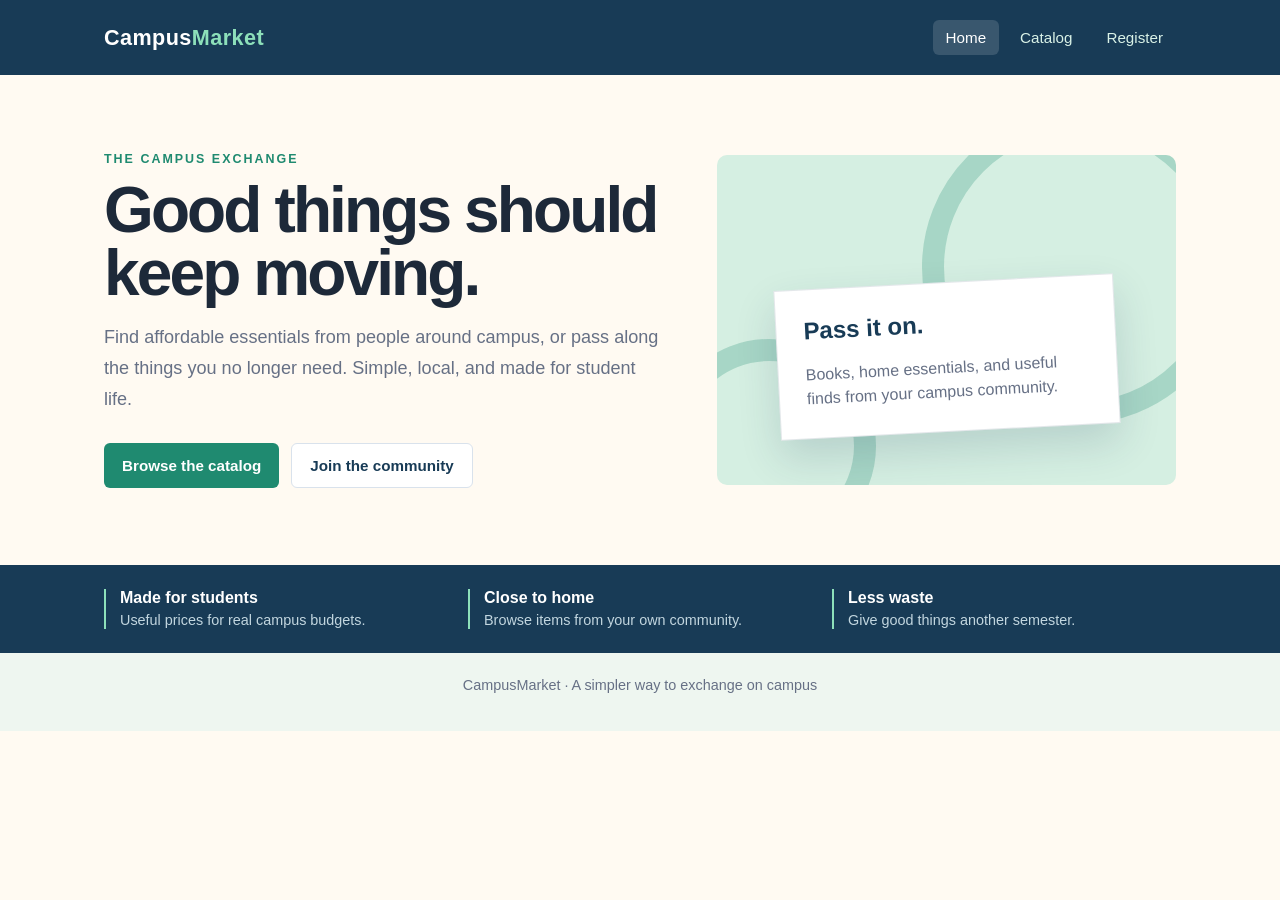
==== index.html @ a5192455 "Add files via upload" ====
<!DOCTYPE html>
<html lang="en">
<head>
<meta charset="UTF-8">
<meta name="viewport" content="width=device-width, initial-scale=1.0">
<title>CampusMarket | Better finds, closer to home</title>
<link rel="stylesheet" href="styles.css">
</head>
<body>
<header class="site-header">
<div class="header-inner"><a class="brand" href="index.html">Campus<span>Market</span></a>
<nav>
<a href="index.html" aria-current="page">Home</a>
<a href="catalog.html">Catalog</a>
<a href="register.html">Register</a>
</nav>
</div></header>
<main>
<section class="container hero">
<div><p class="eyebrow">The campus exchange</p><h1>Good things should keep moving.</h1><p class="lead">Find affordable essentials from people around campus, or pass along the things you no longer need. Simple, local, and made for student life.</p><div class="actions"><a class="button" href="catalog.html">Browse the catalog</a><a class="button secondary" href="register.html">Join the community</a></div></div>
<div class="hero-art"><div class="market-note"><strong>Pass it on.</strong><p>Books, home essentials, and useful finds from your campus community.</p></div></div>
</section>
<section class="trust-strip"><div class="trust-inner"><div><strong>Made for students</strong><span>Useful prices for real campus budgets.</span></div><div><strong>Close to home</strong><span>Browse items from your own community.</span></div><div><strong>Less waste</strong><span>Give good things another semester.</span></div></div></section>
</main>
<footer><p>CampusMarket · A simpler way to exchange on campus</p></footer>
</body>
</html>
---- styles.css ----
:root {
	--ink: #1d2939;
	--muted: #667085;
	--navy: #183b56;
	--teal: #1f8a70;
	--mint: #e8f4ee;
	--cream: #fffaf2;
	--line: #d9e2ec;
	--white: #ffffff;
	font-family: "Trebuchet MS", "Segoe UI", sans-serif;
}

* { box-sizing: border-box; }
body { margin: 0; color: var(--ink); background: var(--cream); }
a { color: inherit; }
.site-header { background: var(--navy); color: var(--white); }
.header-inner { max-width: 1120px; margin: auto; padding: 20px 24px; display: flex; align-items: center; justify-content: space-between; gap: 24px; }
.brand { text-decoration: none; font-size: 1.35rem; font-weight: 800; letter-spacing: .02em; }
.brand span { color: #8de0ba; }
nav { display: flex; gap: 8px; }
nav a { color: #d9f2e7; text-decoration: none; padding: 9px 13px; border-radius: 6px; font-size: .95rem; }
nav a:hover, nav a[aria-current="page"] { background: rgba(255,255,255,.14); color: var(--white); }
.container { max-width: 1120px; margin: auto; padding: 56px 24px; }
.eyebrow { color: var(--teal); font-size: .78rem; font-weight: 800; letter-spacing: .16em; text-transform: uppercase; }
h1, h2, h3, p { margin-top: 0; }
h1 { max-width: 700px; margin-bottom: 18px; font-size: clamp(2.4rem, 5vw, 4.7rem); line-height: .98; letter-spacing: -.045em; }
h2 { font-size: clamp(1.8rem, 3vw, 2.8rem); letter-spacing: -.03em; }
.lead { max-width: 590px; color: var(--muted); font-size: 1.13rem; line-height: 1.7; }
.hero { min-height: 490px; display: grid; grid-template-columns: minmax(0, 1.1fr) minmax(280px, .9fr); gap: 52px; align-items: center; }
.hero-art { min-height: 330px; padding: 28px; border-radius: 10px; background: #d5efe2; position: relative; overflow: hidden; }
.hero-art:before, .hero-art:after { content: ""; position: absolute; border-radius: 50%; border: 22px solid rgba(31,138,112,.25); }
.hero-art:before { width: 270px; height: 270px; right: -60px; top: -45px; }
.hero-art:after { width: 170px; height: 170px; left: -55px; bottom: -68px; }
.market-note { position: absolute; z-index: 1; left: 13%; bottom: 16%; width: 74%; padding: 27px; background: var(--white); border: 1px solid rgba(24,59,86,.12); box-shadow: 0 18px 42px rgba(24,59,86,.16); transform: rotate(-3deg); }
.market-note strong { display: block; color: var(--navy); font-size: 1.5rem; margin-bottom: 18px; }
.market-note p { color: var(--muted); line-height: 1.5; margin-bottom: 0; }
.actions { display: flex; gap: 12px; flex-wrap: wrap; margin-top: 28px; }
.button { display: inline-flex; align-items: center; justify-content: center; border: 0; border-radius: 6px; padding: 13px 18px; background: var(--teal); color: var(--white); text-decoration: none; font-weight: 800; cursor: pointer; font-size: .95rem; }
.button:hover { background: #176e5a; }
.button.secondary { background: var(--white); color: var(--navy); border: 1px solid var(--line); }
.button.secondary:hover { background: var(--mint); }
.trust-strip { background: var(--navy); color: var(--white); }
.trust-inner { max-width: 1120px; margin: auto; padding: 24px; display: grid; grid-template-columns: repeat(3, 1fr); gap: 20px; }
.trust-inner div { border-left: 2px solid #8de0ba; padding-left: 14px; }
.trust-inner strong { display: block; margin-bottom: 4px; }
.trust-inner span { color: #c2d6df; font-size: .9rem; }
.page-heading { margin-bottom: 30px; }
.toolbar { display: flex; align-items: center; gap: 12px; flex-wrap: wrap; margin-bottom: 24px; }
.search-wrap { flex: 1 1 250px; position: relative; }
input, select { width: 100%; border: 1px solid var(--line); border-radius: 5px; padding: 12px 13px; background: var(--white); color: var(--ink); font: inherit; }
input:focus { outline: 3px solid rgba(31,138,112,.2); border-color: var(--teal); }
.filters { display: flex; gap: 7px; }
.filter { border: 1px solid var(--line); border-radius: 5px; background: var(--white); color: var(--muted); padding: 11px 13px; cursor: pointer; }
.filter.active, .filter:hover { background: var(--navy); color: var(--white); border-color: var(--navy); }
.catalog-layout { display: grid; grid-template-columns: minmax(0, 1fr) 280px; gap: 26px; align-items: start; }
#list { display: grid; grid-template-columns: repeat(2, minmax(0, 1fr)); gap: 16px; }
.prod { padding: 21px; background: var(--white); border: 1px solid var(--line); border-radius: 7px; display: flex; flex-direction: column; min-height: 220px; }
.prod:hover { border-color: #94c9b4; box-shadow: 0 8px 22px rgba(24,59,86,.07); }
.prod-type { color: var(--teal); font-size: .75rem; font-weight: 800; text-transform: uppercase; letter-spacing: .12em; }
.prod h3 { margin: 10px 0 7px; font-size: 1.2rem; }
.prod p { color: var(--muted); line-height: 1.5; margin-bottom: 18px; }
.price { color: var(--navy) !important; font-size: 1.25rem; font-weight: 800; margin-bottom: 8px !important; }
.quantity { margin-top: auto; display: flex; align-items: center; gap: 10px; font-size: .9rem; font-weight: 700; }
.quantity input { width: 80px; padding: 8px; }
.cart { position: sticky; top: 20px; background: var(--navy); color: var(--white); border-radius: 7px; padding: 24px; }
.cart h2 { font-size: 1.4rem; margin-bottom: 8px; }
.cart p { color: #c2d6df; line-height: 1.5; }
.cart-total { display: flex; justify-content: space-between; border-top: 1px solid rgba(255,255,255,.2); padding-top: 18px; margin-top: 22px; font-size: 1.2rem; font-weight: 800; }
.checkout-button { width: 100%; margin-top: 20px; }
.empty { grid-column: 1 / -1; padding: 35px; text-align: center; color: var(--muted); background: var(--white); border: 1px dashed var(--line); }
.form-card { max-width: 600px; background: var(--white); border: 1px solid var(--line); border-radius: 7px; padding: 30px; }
.field { display: grid; gap: 7px; margin-bottom: 18px; font-weight: 700; }
.check { display: flex; align-items: center; gap: 8px; font-weight: 400; margin-bottom: 22px; }
.check input { width: auto; }
.message { margin: 16px 0 0; font-weight: 700; }
.message.success { color: var(--teal); }
.message.error { color: #b42318; }
footer { background: #eef6f0; color: var(--muted); padding: 24px; text-align: center; font-size: .9rem; }
@media (max-width: 760px) {
	.header-inner { align-items: flex-start; flex-direction: column; padding: 18px 20px; }
	nav { width: 100%; justify-content: space-between; }
	nav a { padding: 8px 5px; }
	.container { padding: 42px 20px; }
	.hero { grid-template-columns: 1fr; gap: 26px; min-height: auto; }
	.hero-art { min-height: 260px; }
	.trust-inner { grid-template-columns: 1fr; padding: 22px 20px; }
	.catalog-layout, #list { grid-template-columns: 1fr; }
	.cart { position: static; grid-row: 1; }
}
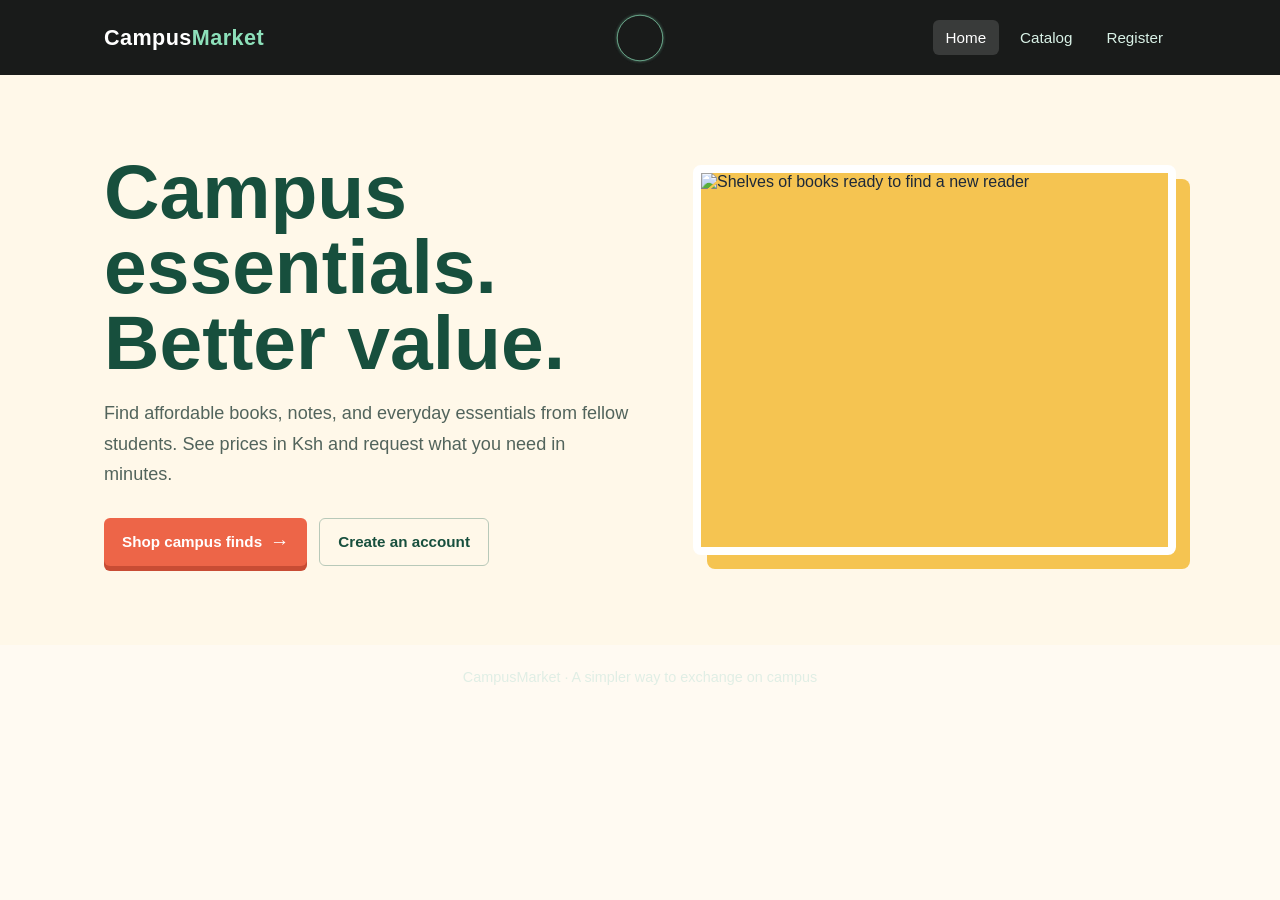
==== commit df44c1ea: "Add files via upload" ====
--- a/index.html
+++ b/index.html
@@ -3,7 +3,8 @@
 <head>
 <meta charset="UTF-8">
 <meta name="viewport" content="width=device-width, initial-scale=1.0">
-<title>CampusMarket | Better finds, closer to home</title>
+<title>CampusMarket | Affordable Student Essentials &amp; Books</title>
+<meta name="description" content="Shop books, notes, and everyday essentials from your campus community. See prices in Ksh, build your basket, and request the items you need.">
 <link rel="stylesheet" href="styles.css">
 </head>
 <body>
@@ -15,12 +16,11 @@
 <a href="register.html">Register</a>
 </nav>
 </div></header>
-<main>
-<section class="container hero">
-<div><p class="eyebrow">The campus exchange</p><h1>Good things should keep moving.</h1><p class="lead">Find affordable essentials from people around campus, or pass along the things you no longer need. Simple, local, and made for student life.</p><div class="actions"><a class="button" href="catalog.html">Browse the catalog</a><a class="button secondary" href="register.html">Join the community</a></div></div>
-<div class="hero-art"><div class="market-note"><strong>Pass it on.</strong><p>Books, home essentials, and useful finds from your campus community.</p></div></div>
+<main class="home-page">
+<section class="container home-hero">
+<div class="home-copy"><h1>Campus essentials. Better value.</h1><p class="lead">Find affordable books, notes, and everyday essentials from fellow students. See prices in Ksh and request what you need in minutes.</p><div class="actions"><a class="button" href="catalog.html">Shop campus finds <span aria-hidden="true">&rarr;</span></a><a class="button secondary" href="register.html">Create an account</a></div></div>
+<div class="home-visual"><img src="https://images.unsplash.com/photo-1524995997946-a1c2e315a42f?auto=format&fit=crop&w=1200&q=85" alt="Shelves of books ready to find a new reader"></div>
 </section>
-<section class="trust-strip"><div class="trust-inner"><div><strong>Made for students</strong><span>Useful prices for real campus budgets.</span></div><div><strong>Close to home</strong><span>Browse items from your own community.</span></div><div><strong>Less waste</strong><span>Give good things another semester.</span></div></div></section>
 </main>
 <footer><p>CampusMarket · A simpler way to exchange on campus</p></footer>
 </body>
--- a/styles.css
+++ b/styles.css
@@ -13,8 +13,10 @@
 * { box-sizing: border-box; }
 body { margin: 0; color: var(--ink); background: var(--cream); }
 a { color: inherit; }
-.site-header { background: var(--navy); color: var(--white); }
-.header-inner { max-width: 1120px; margin: auto; padding: 20px 24px; display: flex; align-items: center; justify-content: space-between; gap: 24px; }
+.site-header { position: relative; isolation: isolate; overflow: hidden; background: #191b1a; color: var(--white); }
+.site-header::before, .site-header::after { content: ""; position: absolute; z-index: -1; top: 50%; left: 50%; width: 180px; aspect-ratio: 1; border: 2px solid rgba(141,224,186,.8); border-radius: 50%; box-shadow: 0 0 14px rgba(141,224,186,.28); pointer-events: none; transform: translate(-50%, -50%) scale(.25); animation: header-ripple 5s ease-out infinite; }
+.site-header::after { animation-delay: 2.5s; }
+.header-inner { position: relative; max-width: 1120px; margin: auto; padding: 20px 24px; display: flex; align-items: center; justify-content: space-between; gap: 24px; }
 .brand { text-decoration: none; font-size: 1.35rem; font-weight: 800; letter-spacing: .02em; }
 .brand span { color: #8de0ba; }
 nav { display: flex; gap: 8px; }
@@ -49,13 +51,22 @@
 .search-wrap { flex: 1 1 250px; position: relative; }
 input, select { width: 100%; border: 1px solid var(--line); border-radius: 5px; padding: 12px 13px; background: var(--white); color: var(--ink); font: inherit; }
 input:focus { outline: 3px solid rgba(31,138,112,.2); border-color: var(--teal); }
+input[aria-invalid="true"] { border-color: #b42318; }
 .filters { display: flex; gap: 7px; }
 .filter { border: 1px solid var(--line); border-radius: 5px; background: var(--white); color: var(--muted); padding: 11px 13px; cursor: pointer; }
 .filter.active, .filter:hover { background: var(--navy); color: var(--white); border-color: var(--navy); }
 .catalog-layout { display: grid; grid-template-columns: minmax(0, 1fr) 280px; gap: 26px; align-items: start; }
 #list { display: grid; grid-template-columns: repeat(2, minmax(0, 1fr)); gap: 16px; }
-.prod { padding: 21px; background: var(--white); border: 1px solid var(--line); border-radius: 7px; display: flex; flex-direction: column; min-height: 220px; }
-.prod:hover { border-color: #94c9b4; box-shadow: 0 8px 22px rgba(24,59,86,.07); }
+.prod { padding: 21px; background: var(--white); border: 1px solid var(--line); border-radius: 7px; display: flex; flex-direction: column; min-height: 220px; transition: transform .2s ease, border-color .2s ease, box-shadow .2s ease; }
+.prod[hidden] { display: none; }
+.prod { animation: product-arrive .55s ease-out both; }
+.prod:nth-child(2) { animation-delay: .08s; }
+.prod:nth-child(3) { animation-delay: .16s; }
+.prod:nth-child(4) { animation-delay: .24s; }
+.prod:nth-child(5) { animation-delay: .32s; }
+.prod:nth-child(6) { animation-delay: .4s; }
+.prod:hover { border-color: #94c9b4; box-shadow: 0 8px 22px rgba(24,59,86,.1); transform: translateY(-4px); }
+.prod-image { display: block; width: 100%; aspect-ratio: 16 / 10; margin: 12px 0 4px; object-fit: contain; background: #f3f1e9; }
 .prod-type { color: var(--teal); font-size: .75rem; font-weight: 800; text-transform: uppercase; letter-spacing: .12em; }
 .prod h3 { margin: 10px 0 7px; font-size: 1.2rem; }
 .prod p { color: var(--muted); line-height: 1.5; margin-bottom: 18px; }
@@ -65,17 +76,60 @@
 .cart { position: sticky; top: 20px; background: var(--navy); color: var(--white); border-radius: 7px; padding: 24px; }
 .cart h2 { font-size: 1.4rem; margin-bottom: 8px; }
 .cart p { color: #c2d6df; line-height: 1.5; }
+.cart-items { list-style: none; margin: 18px 0 0; padding: 0; }
+.cart-item { display: flex; justify-content: space-between; align-items: baseline; gap: 12px; padding: 11px 0; border-bottom: 1px solid rgba(255,255,255,.16); font-size: .9rem; }
+.cart-item span { color: #e2ecee; }
+.cart-item strong { white-space: nowrap; }
 .cart-total { display: flex; justify-content: space-between; border-top: 1px solid rgba(255,255,255,.2); padding-top: 18px; margin-top: 22px; font-size: 1.2rem; font-weight: 800; }
 .checkout-button { width: 100%; margin-top: 20px; }
 .empty { grid-column: 1 / -1; padding: 35px; text-align: center; color: var(--muted); background: var(--white); border: 1px dashed var(--line); }
+#catalog-empty[hidden], .gallery-empty[hidden] { display: none; }
+.gallery { margin: 30px 0 34px; }
+.gallery-heading { display: flex; justify-content: space-between; align-items: end; gap: 20px; margin-bottom: 14px; }
+.gallery-heading .eyebrow { margin-bottom: 6px; }
+.gallery-heading h2 { margin-bottom: 0; color: var(--navy); font-size: 1.55rem; }
+.gallery-count { color: var(--muted); font-size: .9rem; font-weight: 700; white-space: nowrap; }
+.gallery-frame { height: 340px; position: relative; overflow: hidden; background: #e8f4ee; }
+.gallery-frame > img { display: block; width: 100%; height: 100%; object-fit: cover; }
+.gallery-frame > img[hidden] { display: none; }
+.gallery-frame > img.dictionary-cover { object-fit: contain; padding: 12px; background: #f3f1e9; }
+.gallery-frame > img.image-contain { object-fit: contain; padding: 12px; background: #f3f1e9; }
+.gallery-empty { position: absolute; inset: 0; display: grid; place-items: center; padding: 24px; color: var(--muted); text-align: center; }
+.gallery-controls { position: absolute; right: 16px; bottom: 16px; display: flex; gap: 8px; }
+.gallery-control { width: 44px; height: 44px; border: 0; background: var(--navy); color: var(--white); font-size: 1.3rem; cursor: pointer; }
+.gallery-control:hover:not(:disabled) { background: var(--teal); }
+.gallery-control:disabled { opacity: .5; cursor: not-allowed; }
+.gallery-caption { margin: 11px 0 0; color: var(--muted); font-size: .9rem; }
 .form-card { max-width: 600px; background: var(--white); border: 1px solid var(--line); border-radius: 7px; padding: 30px; }
 .field { display: grid; gap: 7px; margin-bottom: 18px; font-weight: 700; }
+.field-error, .quantity-error { display: block; color: #b42318; font-size: .86rem; font-weight: 600; line-height: 1.4; max-height: 0; opacity: 0; overflow: hidden; transform: translateY(-3px); transition: max-height .24s ease, opacity .2s ease, transform .2s ease; }
+.field-error.is-visible, .quantity-error.is-visible { max-height: 4rem; opacity: 1; transform: translateY(0); }
 .check { display: flex; align-items: center; gap: 8px; font-weight: 400; margin-bottom: 22px; }
 .check input { width: auto; }
-.message { margin: 16px 0 0; font-weight: 700; }
+.message { margin: 16px 0 0; font-weight: 700; max-height: 0; opacity: 0; overflow: hidden; transform: translateY(-3px); transition: max-height .24s ease, opacity .2s ease, transform .2s ease; }
+.message.is-visible { max-height: 7rem; opacity: 1; transform: translateY(0); }
 .message.success { color: var(--teal); }
 .message.error { color: #b42318; }
+@keyframes confirmation-pop { 0% { transform: translateY(5px) scale(.98); } 55% { transform: translateY(-2px) scale(1.015); } 100% { transform: translateY(0) scale(1); } }
+@keyframes header-ripple { 0% { opacity: .9; transform: translate(-50%, -50%) scale(.25); } 100% { opacity: 0; transform: translate(-50%, -50%) scale(8); } }
+@keyframes product-arrive { from { opacity: 0; translate: 0 14px; } to { opacity: 1; translate: 0 0; } }
+@keyframes shopping-prompt { 0%, 100% { box-shadow: 0 5px 0 #c84c34; } 50% { box-shadow: 0 5px 0 #c84c34, 0 0 0 7px rgba(237,101,72,.16); } }
+.message.success.is-animated { animation: confirmation-pop .55s ease-out; }
 footer { background: #eef6f0; color: var(--muted); padding: 24px; text-align: center; font-size: .9rem; }
+.home-page { --home-green: #174f3d; --home-coral: #ed6548; --home-yellow: #f5c451; --home-paper: #fff8e9; background: var(--home-paper); }
+.home-hero { min-height: 570px; padding-top: 68px; padding-bottom: 68px; display: grid; grid-template-columns: minmax(0, 1fr) minmax(320px, .92fr); gap: 64px; align-items: center; }
+.home-copy h1 { max-width: 590px; color: var(--home-green); font-size: clamp(3rem, 6vw, 5.2rem); line-height: .98; letter-spacing: 0; }
+.home-copy .lead { color: #52645c; }
+.home-page .button { background: var(--home-coral); box-shadow: 0 5px 0 #c84c34; transition: transform .18s ease, box-shadow .18s ease, background .18s ease; }
+.home-page .actions .button:first-child { animation: shopping-prompt 1.2s ease-in-out 1.2s 2; }
+.home-page .button:hover { background: #d85138; box-shadow: 0 2px 0 #c84c34; transform: translateY(3px); }
+.home-page .button.secondary { background: transparent; color: var(--home-green); border-color: #b8c9b9; box-shadow: none; }
+.home-page .button.secondary:hover { background: #e8efdf; transform: none; }
+.home-page .button span { margin-left: 8px; font-size: 1.2rem; }
+.home-visual { height: 390px; position: relative; border: 8px solid var(--white); border-radius: 8px; background: var(--home-yellow); box-shadow: 14px 14px 0 var(--home-yellow); }
+.home-visual > img { display: block; width: 100%; height: 100%; object-fit: cover; animation: hero-reveal .8s ease-out both; }
+@keyframes hero-reveal { from { opacity: .6; transform: scale(1.04); } to { opacity: 1; transform: scale(1); } }
+body:has(.home-page) footer { background: var(--home-green); color: #e0eee5; }
 @media (max-width: 760px) {
 	.header-inner { align-items: flex-start; flex-direction: column; padding: 18px 20px; }
 	nav { width: 100%; justify-content: space-between; }
@@ -86,4 +140,13 @@
 	.trust-inner { grid-template-columns: 1fr; padding: 22px 20px; }
 	.catalog-layout, #list { grid-template-columns: 1fr; }
 	.cart { position: static; grid-row: 1; }
+	.gallery-frame { height: 250px; }
+	.gallery-heading h2 { font-size: 1.3rem; }
+	.gallery-controls { right: 10px; bottom: 10px; }
+	.home-hero { grid-template-columns: 1fr; gap: 35px; padding-top: 48px; padding-bottom: 55px; }
+	.home-copy h1 { font-size: clamp(2.8rem, 12vw, 4.2rem); }
+	.home-visual { height: 300px; margin: 0 8px 8px 14px; }
+}
+@media (prefers-reduced-motion: reduce) {
+	*, *::before, *::after { scroll-behavior: auto !important; transition-duration: .01ms !important; animation-duration: .01ms !important; }
 }
